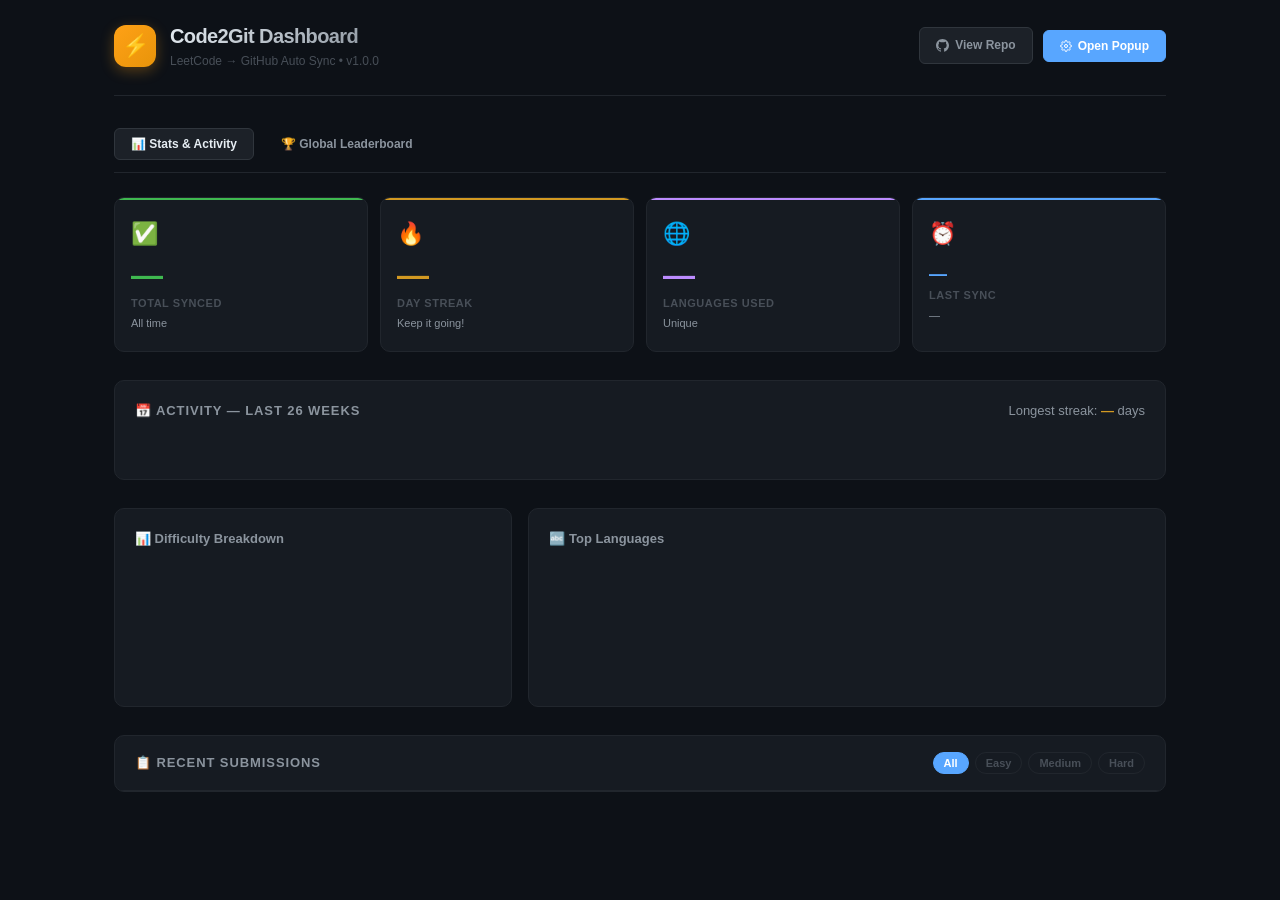
==== dashboard.html @ c959e230 "fix: remove inline onclick event handler from dashboard.html to comply with MV3 CSP" ====
<!DOCTYPE html>
<html lang="en">
<head>
  <meta charset="UTF-8" />
  <meta name="viewport" content="width=device-width, initial-scale=1.0" />
  <title>Code2Git — Dashboard</title>
  <style>
    /* ── Reset ──────────────────────────────────────────────────────── */
    *, *::before, *::after { box-sizing: border-box; margin: 0; padding: 0; }

    :root {
      --bg:         #0d1117;
      --surface:    #161b22;
      --surface2:   #1c2128;
      --border:     #30363d;
      --border2:    #21262d;
      --accent:     #58a6ff;
      --accent-h:   #388bfd;
      --green:      #3fb950;
      --green-dim:  #196c2e;
      --red:        #f85149;
      --orange:     #d29922;
      --purple:     #bc8cff;
      --text:       #e6edf3;
      --text-muted: #8b949e;
      --text-dim:   #484f58;
      --easy:       #00b8a3;
      --medium:     #ffa116;
      --hard:       #ff375f;
      --radius:     10px;
      --radius-sm:  6px;
    }

    html, body {
      min-height: 100%;
      background: var(--bg);
      color: var(--text);
      font-family: -apple-system, BlinkMacSystemFont, "Segoe UI", Roboto,
                   "Helvetica Neue", Arial, sans-serif;
      font-size: 14px;
      line-height: 1.6;
    }

    /* ── Layout ──────────────────────────────────────────────────────── */
    .page { max-width: 1100px; margin: 0 auto; padding: 0 24px 60px; }

    /* ── Header ──────────────────────────────────────────────────────── */
    .topbar {
      display: flex;
      align-items: center;
      justify-content: space-between;
      padding: 20px 0 24px;
      border-bottom: 1px solid var(--border2);
      margin-bottom: 32px;
    }
    .topbar-left { display: flex; align-items: center; gap: 14px; }
    .logo {
      width: 42px; height: 42px;
      background: linear-gradient(135deg, #ffa116 0%, #e8940a 100%);
      border-radius: 12px;
      display: flex; align-items: center; justify-content: center;
      font-size: 22px;
      box-shadow: 0 4px 14px rgba(255,161,22,0.3);
    }
    .brand-name {
      font-size: 20px; font-weight: 800;
      letter-spacing: -0.03em;
      background: linear-gradient(135deg, #e6edf3 0%, #8b949e 100%);
      -webkit-background-clip: text;
      -webkit-text-fill-color: transparent;
    }
    .brand-sub { font-size: 12px; color: var(--text-dim); }
    .topbar-right { display: flex; gap: 10px; align-items: center; }
    .btn {
      padding: 8px 16px; border-radius: var(--radius-sm);
      border: 1px solid var(--border); background: var(--surface2);
      color: var(--text-muted); font-size: 12px; font-weight: 600;
      cursor: pointer; font-family: inherit;
      transition: all 0.15s; text-decoration: none; display: inline-flex;
      align-items: center; gap: 6px;
    }
    .btn:hover { border-color: var(--accent); color: var(--accent); background: rgba(88,166,255,0.06); }
    .btn-accent { background: var(--accent); color: #fff; border-color: var(--accent); }
    .btn-accent:hover { background: var(--accent-h); color: #fff; border-color: var(--accent-h); }

    /* ── Section Titles ──────────────────────────────────────────────── */
    .section-title {
      font-size: 13px; font-weight: 700;
      text-transform: uppercase; letter-spacing: 0.07em;
      color: var(--text-muted); margin-bottom: 14px;
      display: flex; align-items: center; gap: 8px;
    }
    .section-title::after {
      content: ""; flex: 1; height: 1px; background: var(--border2);
    }

    /* ── Stats Cards ─────────────────────────────────────────────────── */
    .stats-grid {
      display: grid;
      grid-template-columns: repeat(4, 1fr);
      gap: 12px;
      margin-bottom: 28px;
    }
    @media (max-width: 700px) { .stats-grid { grid-template-columns: repeat(2,1fr); } }
    .stat-card {
      background: var(--surface);
      border: 1px solid var(--border2);
      border-radius: var(--radius);
      padding: 18px 16px;
      position: relative;
      overflow: hidden;
      transition: border-color 0.2s, transform 0.2s;
    }
    .stat-card:hover { border-color: var(--border); transform: translateY(-2px); }
    .stat-card::before {
      content: ""; position: absolute;
      top: 0; left: 0; right: 0; height: 2px;
      background: var(--card-accent, var(--accent));
    }
    .stat-card .icon {
      font-size: 22px; margin-bottom: 8px; display: block;
    }
    .stat-card .num {
      font-size: 32px; font-weight: 800; line-height: 1;
      color: var(--card-accent, var(--accent));
      margin-bottom: 4px;
      font-variant-numeric: tabular-nums;
    }
    .stat-card .lbl {
      font-size: 11px; font-weight: 600;
      text-transform: uppercase; letter-spacing: 0.05em;
      color: var(--text-dim);
    }
    .stat-card .sub {
      font-size: 11px; color: var(--text-muted); margin-top: 2px;
    }

    /* ── Charts Row ──────────────────────────────────────────────────── */
    .charts-row {
      display: grid;
      grid-template-columns: 1fr 1.6fr;
      gap: 16px;
      margin-bottom: 28px;
    }
    @media (max-width: 700px) { .charts-row { grid-template-columns: 1fr; } }
    .chart-card {
      background: var(--surface);
      border: 1px solid var(--border2);
      border-radius: var(--radius);
      padding: 20px;
    }
    .chart-title {
      font-size: 13px; font-weight: 700;
      color: var(--text-muted); margin-bottom: 16px;
    }

    /* Donut Chart */
    .donut-wrap {
      display: flex; align-items: center; gap: 20px;
    }
    .donut-svg { flex-shrink: 0; }
    .donut-legend { flex: 1; }
    .legend-item {
      display: flex; align-items: center; gap: 8px;
      margin-bottom: 10px; font-size: 12px;
    }
    .legend-dot { width: 10px; height: 10px; border-radius: 3px; flex-shrink: 0; }
    .legend-label { color: var(--text-muted); flex: 1; }
    .legend-val { font-weight: 700; color: var(--text); }
    .legend-pct { font-size: 10px; color: var(--text-dim); margin-left: 4px; }

    /* Bar Chart */
    .bar-chart { display: flex; flex-direction: column; gap: 10px; }
    .bar-row { display: flex; align-items: center; gap: 10px; }
    .bar-label { font-size: 11px; color: var(--text-muted); width: 72px; text-align: right; flex-shrink: 0; white-space: nowrap; overflow: hidden; text-overflow: ellipsis; }
    .bar-track { flex: 1; height: 8px; background: var(--surface2); border-radius: 4px; overflow: hidden; }
    .bar-fill { height: 100%; border-radius: 4px; transition: width 0.8s cubic-bezier(0.34,1.2,0.64,1); }
    .bar-count { font-size: 11px; font-weight: 700; color: var(--text); width: 28px; }

    /* ── Heatmap ─────────────────────────────────────────────────────── */
    .heatmap-card {
      background: var(--surface);
      border: 1px solid var(--border2);
      border-radius: var(--radius);
      padding: 20px;
      margin-bottom: 28px;
      overflow-x: auto;
    }
    .heatmap-header {
      display: flex; justify-content: space-between;
      align-items: center; margin-bottom: 16px;
    }
    .heatmap-streak {
      font-size: 13px; color: var(--text-muted);
    }
    .heatmap-streak span { color: var(--orange); font-weight: 700; }
    #heatmapGrid {
      display: flex; gap: 3px;
    }
    .heatmap-col { display: flex; flex-direction: column; gap: 3px; }
    .heatmap-cell {
      width: 12px; height: 12px; border-radius: 2px;
      background: var(--surface2);
      cursor: default;
      transition: transform 0.1s;
    }
    .heatmap-cell:hover { transform: scale(1.4); }
    .heatmap-cell.lvl-1 { background: #0e4429; }
    .heatmap-cell.lvl-2 { background: #006d32; }
    .heatmap-cell.lvl-3 { background: #26a641; }
    .heatmap-cell.lvl-4 { background: #39d353; }
    .heatmap-months {
      position: relative;
      height: 18px;
      margin-bottom: 4px;
    }
    .heatmap-month-label {
      position: absolute;
      font-size: 9px;
      color: var(--text-dim);
      white-space: nowrap;
    }

    /* ── History Table ───────────────────────────────────────────────── */
    .history-card {
      background: var(--surface);
      border: 1px solid var(--border2);
      border-radius: var(--radius);
      overflow: hidden;
    }
    .history-header {
      display: flex; justify-content: space-between; align-items: center;
      padding: 16px 20px; border-bottom: 1px solid var(--border2);
    }
    .history-filter {
      display: flex; gap: 6px;
    }
    .filter-btn {
      padding: 4px 10px; border-radius: 20px;
      border: 1px solid var(--border2); background: transparent;
      color: var(--text-dim); font-size: 11px; font-weight: 600;
      cursor: pointer; font-family: inherit; transition: all 0.15s;
    }
    .filter-btn.active {
      background: var(--accent); color: #fff; border-color: var(--accent);
    }
    .filter-btn:hover:not(.active) { border-color: var(--border); color: var(--text-muted); }
    table {
      width: 100%; border-collapse: collapse;
    }
    thead th {
      padding: 10px 20px; text-align: left;
      font-size: 10px; font-weight: 700;
      text-transform: uppercase; letter-spacing: 0.06em;
      color: var(--text-dim); background: var(--surface2);
      border-bottom: 1px solid var(--border2);
    }
    tbody tr {
      border-bottom: 1px solid var(--border2);
      transition: background 0.12s;
    }
    tbody tr:last-child { border-bottom: none; }
    tbody tr:hover { background: var(--surface2); }
    td { padding: 11px 20px; font-size: 13px; vertical-align: middle; }
    .td-title {
      font-weight: 600; color: var(--text); max-width: 220px;
      white-space: nowrap; overflow: hidden; text-overflow: ellipsis;
    }
    .td-title a {
      color: inherit; text-decoration: none;
    }
    .td-title a:hover { color: var(--accent); }
    .badge {
      display: inline-flex; align-items: center;
      padding: 2px 7px; border-radius: 4px;
      font-size: 10px; font-weight: 700;
      text-transform: uppercase; letter-spacing: 0.04em;
    }
    .badge-easy   { background: rgba(0,184,163,0.15); color: var(--easy); }
    .badge-medium { background: rgba(255,161,22,0.15); color: var(--medium); }
    .badge-hard   { background: rgba(255,55,95,0.15);  color: var(--hard); }
    .badge-lang   { background: var(--surface2); color: var(--text-muted); border: 1px solid var(--border2); }
    .td-muted { color: var(--text-muted); font-size: 12px; }
    .td-dim   { color: var(--text-dim);   font-size: 11px; }
    .gh-link {
      color: var(--accent); text-decoration: none; font-size: 11px;
      display: inline-flex; align-items: center; gap: 4px;
    }
    .gh-link:hover { text-decoration: underline; }

    /* ── Empty State ─────────────────────────────────────────────────── */
    .empty {
      text-align: center; padding: 60px 20px;
      color: var(--text-dim);
    }
    .empty .empty-icon { font-size: 48px; margin-bottom: 12px; }
    .empty .empty-title { font-size: 16px; font-weight: 700; color: var(--text-muted); margin-bottom: 6px; }
    .empty .empty-sub { font-size: 13px; }

    /* ── Tooltip ─────────────────────────────────────────────────────── */
    .tooltip {
      position: fixed; background: var(--surface2);
      border: 1px solid var(--border); border-radius: var(--radius-sm);
      padding: 6px 10px; font-size: 11px; color: var(--text);
      pointer-events: none; z-index: 9999; display: none;
      box-shadow: 0 4px 14px rgba(0,0,0,0.4);
    }

    /* ── Scrollbar ────────────────────────────────────────────────────── */
    ::-webkit-scrollbar { width: 6px; height: 6px; }
    ::-webkit-scrollbar-track { background: transparent; }
    ::-webkit-scrollbar-thumb { background: var(--border); border-radius: 3px; }

    /* ── Animation ───────────────────────────────────────────────────── */
    @keyframes fadeInUp {
      from { opacity:0; transform: translateY(12px); }
      to   { opacity:1; transform: translateY(0); }
    }
    .animate { animation: fadeInUp 0.35s ease forwards; }
    .delay-1 { animation-delay: 0.05s; opacity:0; }
    .delay-2 { animation-delay: 0.10s; opacity:0; }
    .delay-3 { animation-delay: 0.15s; opacity:0; }
    .delay-4 { animation-delay: 0.20s; opacity:0; }
    
    .section-hidden { display: none !important; }
    
    .tabs-nav {
      display: flex; gap: 10px; margin-bottom: 24px; border-bottom: 1px solid var(--border2); padding-bottom: 12px;
    }
    .tabs-nav .btn {
      background: transparent; border-color: transparent; color: var(--text-muted); cursor: pointer;
    }
    .tabs-nav .btn.active {
      background: var(--surface2); border-color: var(--border); color: var(--text);
    }
  </style>
</head>
<body>
<div class="page">

  <!-- ── Top Bar ─────────────────────────────────────────────────────── -->
  <div class="topbar">
    <div class="topbar-left">
      <div class="logo">⚡</div>
      <div>
        <div class="brand-name">Code2Git Dashboard</div>
        <div class="brand-sub">LeetCode → GitHub Auto Sync • v1.0.0</div>
      </div>
    </div>
    <div class="topbar-right">
      <a id="ghRepoLink" href="#" target="_blank" class="btn">
        <svg width="13" height="13" viewBox="0 0 24 24" fill="currentColor"><path d="M12 0C5.374 0 0 5.373 0 12c0 5.302 3.438 9.8 8.207 11.387.599.111.793-.261.793-.577v-2.234c-3.338.726-4.033-1.416-4.033-1.416-.546-1.387-1.333-1.756-1.333-1.756-1.089-.745.083-.729.083-.729 1.205.084 1.839 1.237 1.839 1.237 1.07 1.834 2.807 1.304 3.492.997.107-.775.418-1.305.762-1.604-2.665-.305-5.467-1.334-5.467-5.931 0-1.311.469-2.381 1.236-3.221-.124-.303-.535-1.524.117-3.176 0 0 1.008-.322 3.301 1.23A11.509 11.509 0 0112 5.803c1.02.005 2.047.138 3.006.404 2.291-1.552 3.297-1.23 3.297-1.23.653 1.653.242 2.874.118 3.176.77.84 1.235 1.911 1.235 3.221 0 4.609-2.807 5.624-5.479 5.921.43.372.823 1.102.823 2.222v3.293c0 .319.192.694.801.576C20.566 21.797 24 17.3 24 12c0-6.627-5.373-12-12-12z"/></svg>
        View Repo
      </a>
      <button class="btn btn-accent" id="btnOpenPopup">
        <svg width="12" height="12" viewBox="0 0 24 24" fill="none" stroke="currentColor" stroke-width="2"><circle cx="12" cy="12" r="3"/><path d="M19.4 15a1.65 1.65 0 00.33 1.82l.06.06a2 2 0 010 2.83 2 2 0 01-2.83 0l-.06-.06a1.65 1.65 0 00-1.82-.33 1.65 1.65 0 00-1 1.51V21a2 2 0 01-4 0v-.09A1.65 1.65 0 009 19.4a1.65 1.65 0 00-1.82.33l-.06.06a2 2 0 01-2.83-2.83l.06-.06A1.65 1.65 0 004.68 15a1.65 1.65 0 00-1.51-1H3a2 2 0 010-4h.09A1.65 1.65 0 004.6 9a1.65 1.65 0 00-.33-1.82l-.06-.06a2 2 0 012.83-2.83l.06.06A1.65 1.65 0 009 4.68a1.65 1.65 0 001-1.51V3a2 2 0 014 0v.09a1.65 1.65 0 001 1.51 1.65 1.65 0 001.82-.33l.06-.06a2 2 0 012.83 2.83l-.06.06A1.65 1.65 0 0019.4 9a1.65 1.65 0 001.51 1H21a2 2 0 010 4h-.09a1.65 1.65 0 00-1.51 1z"/></svg>
        Open Popup
      </button>
    </div>
  </div>

  <!-- Navigation Tabs -->
  <div class="tabs-nav animate">
    <button class="btn active" id="btnShowStats">📊 Stats & Activity</button>
    <button class="btn" id="btnShowLeaderboard">🏆 Global Leaderboard</button>
  </div>

  <div id="statsContainer">
    <!-- ── Stats Cards ─────────────────────────────────────────────────── -->
    <div class="stats-grid">
    <div class="stat-card animate delay-1" style="--card-accent: var(--green)">
      <span class="icon">✅</span>
      <div class="num" id="cardTotal">—</div>
      <div class="lbl">Total Synced</div>
      <div class="sub" id="cardTotalSub">All time</div>
    </div>
    <div class="stat-card animate delay-2" style="--card-accent: var(--orange)">
      <span class="icon">🔥</span>
      <div class="num" id="cardStreak">—</div>
      <div class="lbl">Day Streak</div>
      <div class="sub" id="cardStreakSub">Keep it going!</div>
    </div>
    <div class="stat-card animate delay-3" style="--card-accent: var(--purple)">
      <span class="icon">🌐</span>
      <div class="num" id="cardLangs">—</div>
      <div class="lbl">Languages Used</div>
      <div class="sub" id="cardLangsSub">Unique</div>
    </div>
    <div class="stat-card animate delay-4" style="--card-accent: var(--accent)">
      <span class="icon">⏰</span>
      <div class="num" id="cardLastSync" style="font-size:18px;padding-top:6px">—</div>
      <div class="lbl">Last Sync</div>
      <div class="sub" id="cardLastSyncSub">—</div>
    </div>
  </div>

  <!-- ── Activity Heatmap ───────────────────────────────────────────── -->
  <div class="heatmap-card animate">
    <div class="heatmap-header">
      <div class="section-title" style="margin:0">📅 Activity — Last 26 Weeks</div>
      <div class="heatmap-streak">Longest streak: <span id="longestStreak">—</span> days</div>
    </div>
    <div id="heatmapMonths" class="heatmap-months"></div>
    <div id="heatmapGrid"></div>
  </div>

  <!-- ── Charts Row ─────────────────────────────────────────────────── -->
  <div class="charts-row animate">
    <!-- Difficulty Donut -->
    <div class="chart-card">
      <div class="chart-title">📊 Difficulty Breakdown</div>
      <div class="donut-wrap">
        <svg class="donut-svg" id="donutSvg" width="120" height="120" viewBox="0 0 120 120"></svg>
        <div class="donut-legend" id="donutLegend"></div>
      </div>
    </div>

    <!-- Language Bar Chart -->
    <div class="chart-card">
      <div class="chart-title">🔤 Top Languages</div>
      <div class="bar-chart" id="langBarChart"></div>
    </div>
  </div>

  <!-- ── History Table ──────────────────────────────────────────────── -->
  <div class="history-card animate">
    <div class="history-header">
      <div class="section-title" style="margin:0">📋 Recent Submissions</div>
      <div class="history-filter" id="diffFilter">
        <button class="filter-btn active" data-diff="all">All</button>
        <button class="filter-btn" data-diff="Easy">Easy</button>
        <button class="filter-btn" data-diff="Medium">Medium</button>
        <button class="filter-btn" data-diff="Hard">Hard</button>
      </div>
    </div>
    <div id="historyBody"></div>
  </div>
  </div><!-- /statsContainer -->

  <!-- ── Leaderboard Section ─────────────────────────────────────────── -->
  <div id="leaderboardContainer" class="section-hidden" style="display:none;">
    <div class="history-card animate">
      <div class="history-header">
        <div class="section-title" style="margin:0">🏆 Global Leaderboard Rankings</div>
        <div style="font-size:11px;color:var(--text-muted)">Real-time rankings based on synced solutions</div>
      </div>
      <div id="leaderboardBody"></div>
    </div>
  </div>

</div><!-- /page -->

<!-- Tooltip -->
<div class="tooltip" id="tooltip"></div>

<script src="dashboard.js"></script>
</body>
</html>
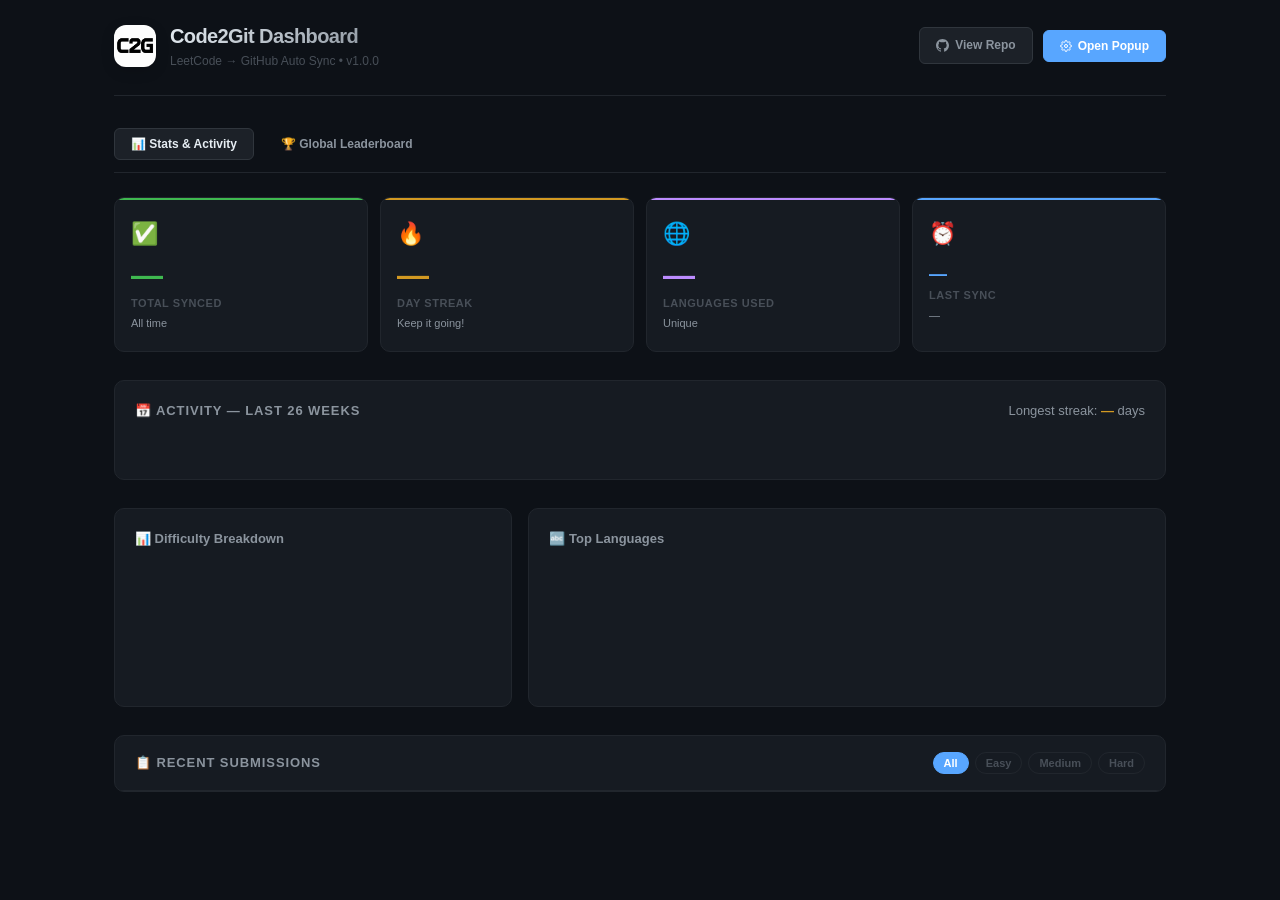
==== commit affb9cd8: "feat: add logo and update dashboard and popup UI layouts" ====
--- a/dashboard.html
+++ b/dashboard.html
@@ -56,11 +56,8 @@
     .topbar-left { display: flex; align-items: center; gap: 14px; }
     .logo {
       width: 42px; height: 42px;
-      background: linear-gradient(135deg, #ffa116 0%, #e8940a 100%);
       border-radius: 12px;
-      display: flex; align-items: center; justify-content: center;
-      font-size: 22px;
-      box-shadow: 0 4px 14px rgba(255,161,22,0.3);
+      box-shadow: 0 4px 14px rgba(0,0,0,0.15);
     }
     .brand-name {
       font-size: 20px; font-weight: 800;
@@ -341,7 +338,7 @@
   <!-- ── Top Bar ─────────────────────────────────────────────────────── -->
   <div class="topbar">
     <div class="topbar-left">
-      <div class="logo">⚡</div>
+      <img class="logo" src="icons/logo.png" alt="Code2Git Logo" />
       <div>
         <div class="brand-name">Code2Git Dashboard</div>
         <div class="brand-sub">LeetCode → GitHub Auto Sync • v1.0.0</div>
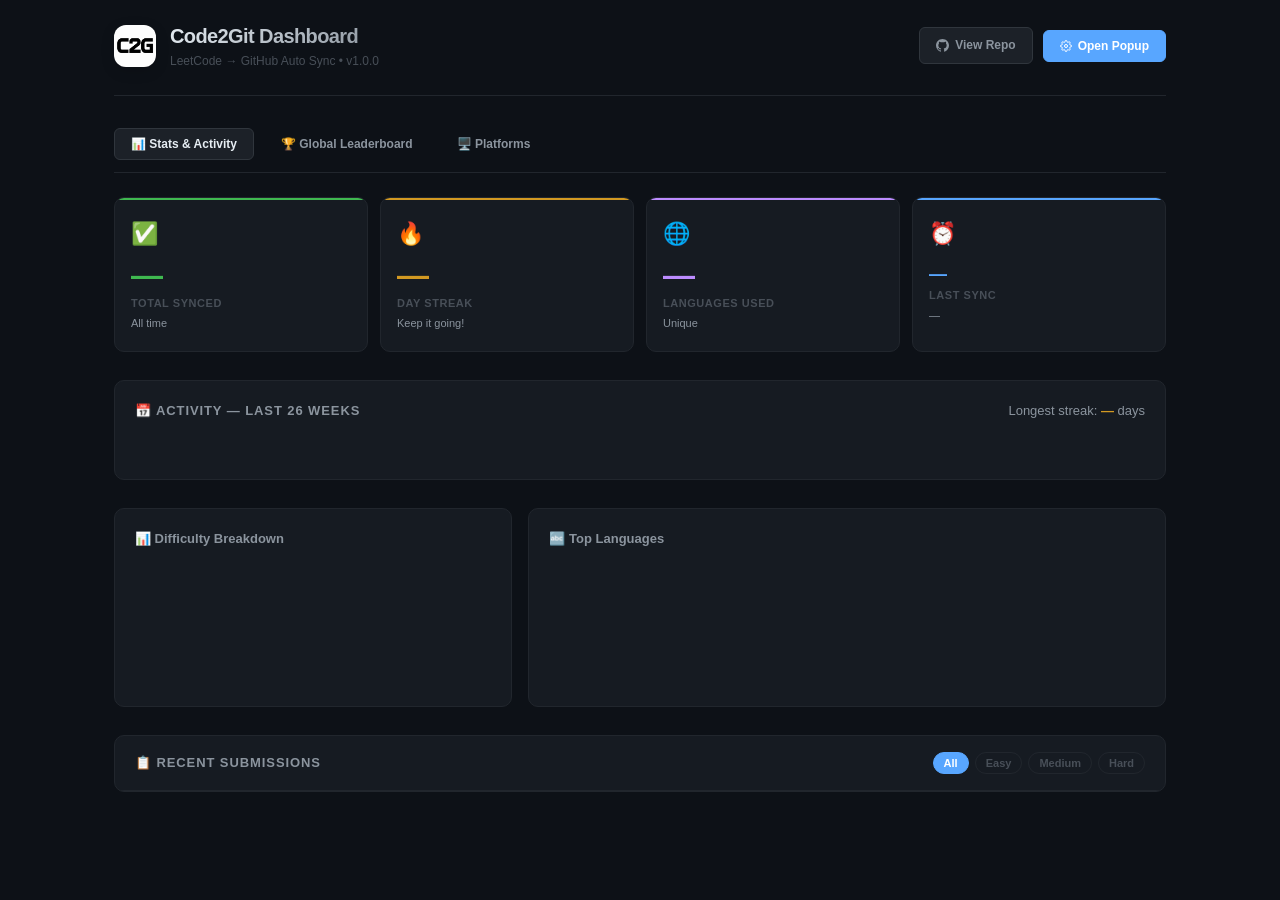
==== commit a9df014e: "Implement Platforms dashboard section with stats grid and chronological solved timeline" ====
--- a/dashboard.html
+++ b/dashboard.html
@@ -330,6 +330,135 @@
     .tabs-nav .btn.active {
       background: var(--surface2); border-color: var(--border); color: var(--text);
     }
+
+    /* Timeline styles */
+    .timeline-group {
+      margin-bottom: 28px;
+      position: relative;
+    }
+    .timeline-group-title {
+      font-size: 13px;
+      font-weight: 700;
+      color: var(--text-muted);
+      margin-bottom: 14px;
+      display: flex;
+      align-items: center;
+      gap: 8px;
+      text-transform: uppercase;
+      letter-spacing: 0.05em;
+    }
+    .timeline-group-title::after {
+      content: "";
+      flex: 1;
+      height: 1px;
+      background: var(--border2);
+    }
+    .timeline-items {
+      position: relative;
+      padding-left: 20px;
+      border-left: 2px solid var(--border2);
+      margin-left: 8px;
+      display: flex;
+      flex-direction: column;
+      gap: 12px;
+    }
+    .timeline-item {
+      position: relative;
+      display: flex;
+      align-items: center;
+      justify-content: space-between;
+      padding: 12px 18px;
+      background: var(--surface);
+      border: 1px solid var(--border2);
+      border-radius: var(--radius-sm);
+      transition: all 0.2s ease;
+    }
+    .timeline-item:hover {
+      border-color: var(--border);
+      background: var(--surface2);
+      transform: translateX(4px);
+    }
+    .timeline-item::before {
+      content: "";
+      position: absolute;
+      left: -27px;
+      top: 50%;
+      transform: translateY(-50%);
+      width: 10px;
+      height: 10px;
+      border-radius: 50%;
+      background: var(--border);
+      border: 2.5px solid var(--bg);
+      transition: all 0.2s ease;
+    }
+    .timeline-item:hover::before {
+      background: var(--accent);
+      border-color: var(--bg);
+      transform: translateY(-50%) scale(1.2);
+    }
+    .timeline-item-left {
+      display: flex;
+      align-items: center;
+      gap: 12px;
+      flex: 1;
+      min-width: 0;
+    }
+    .timeline-item-right {
+      display: flex;
+      align-items: center;
+      gap: 16px;
+      flex-shrink: 0;
+    }
+    .timeline-item-title {
+      font-weight: 600;
+      color: var(--text);
+      white-space: nowrap;
+      overflow: hidden;
+      text-overflow: ellipsis;
+    }
+    .timeline-item-title a {
+      color: inherit;
+      text-decoration: none;
+    }
+    .timeline-item-title a:hover {
+      color: var(--accent);
+    }
+    .timeline-item-time {
+      font-size: 11px;
+      color: var(--text-dim);
+      font-variant-numeric: tabular-nums;
+    }
+    .platform-badge {
+      display: inline-flex;
+      align-items: center;
+      gap: 5px;
+      padding: 3px 8px;
+      border-radius: 12px;
+      font-size: 10px;
+      font-weight: 700;
+      text-transform: uppercase;
+      letter-spacing: 0.03em;
+    }
+    .badge-leetcode {
+      background: rgba(255, 161, 22, 0.12);
+      color: #ffa116;
+      border: 1px solid rgba(255, 161, 22, 0.2);
+    }
+    .badge-codeforces {
+      background: rgba(88, 166, 255, 0.12);
+      color: #58a6ff;
+      border: 1px solid rgba(88, 166, 255, 0.2);
+    }
+    .badge-geeksforgeeks {
+      background: rgba(46, 164, 79, 0.12);
+      color: #2ea44f;
+      border: 1px solid rgba(46, 164, 79, 0.2);
+    }
+    .badge-hackerrank {
+      background: rgba(188, 140, 255, 0.12);
+      color: #bc8cff;
+      border: 1px solid rgba(188, 140, 255, 0.2);
+    }
   </style>
 </head>
 <body>
@@ -360,6 +489,7 @@
   <div class="tabs-nav animate">
     <button class="btn active" id="btnShowStats">📊 Stats & Activity</button>
     <button class="btn" id="btnShowLeaderboard">🏆 Global Leaderboard</button>
+    <button class="btn" id="btnShowPlatforms">🖥️ Platforms</button>
   </div>
 
   <div id="statsContainer">
@@ -435,13 +565,47 @@
   </div><!-- /statsContainer -->
 
   <!-- ── Leaderboard Section ─────────────────────────────────────────── -->
-  <div id="leaderboardContainer" class="section-hidden" style="display:none;">
+  <div id="leaderboardContainer" style="display:none;">
     <div class="history-card animate">
       <div class="history-header">
-        <div class="section-title" style="margin:0">🏆 Global Leaderboard Rankings</div>
-        <div style="font-size:11px;color:var(--text-muted)">Real-time rankings based on synced solutions</div>
+        <div style="display:flex; flex-direction:column; gap:4px">
+          <div class="section-title" style="margin:0" id="leaderboardTitle">🏆 Leaderboard Rankings</div>
+          <div style="font-size:11px;color:var(--text-muted)">Real-time rankings based on synced solutions</div>
+        </div>
+        <div class="history-filter" id="leaderboardToggleContainer" style="display:none;">
+          <button class="filter-btn active" id="btnLeaderboardGlobal">🌐 Global</button>
+          <button class="filter-btn" id="btnLeaderboardClub">👥 My Club</button>
+        </div>
       </div>
       <div id="leaderboardBody"></div>
+    </div>
+  </div>
+
+  <!-- ── Platforms Section ───────────────────────────────────────────── -->
+  <div id="platformsContainer" style="display:none;">
+    <!-- Platform Stats Cards Grid -->
+    <div class="stats-grid" id="platformStatsGrid" style="margin-bottom: 28px;">
+      <!-- Platform cards dynamically rendered here -->
+    </div>
+
+    <!-- Timeline History Card -->
+    <div class="history-card animate">
+      <div class="history-header">
+        <div style="display:flex; flex-direction:column; gap:4px">
+          <div class="section-title" style="margin:0">📅 Platform Timeline</div>
+          <div style="font-size:11px;color:var(--text-muted)">Chronological list of problems solved across all coding platforms</div>
+        </div>
+        <div class="history-filter" id="platformTimelineFilter">
+          <button class="filter-btn active" data-platform="all">All</button>
+          <button class="filter-btn" data-platform="LeetCode">LeetCode</button>
+          <button class="filter-btn" data-platform="Codeforces">Codeforces</button>
+          <button class="filter-btn" data-platform="GeeksforGeeks">GeeksforGeeks</button>
+          <button class="filter-btn" data-platform="HackerRank">HackerRank</button>
+        </div>
+      </div>
+      <div id="platformsBody" style="padding: 20px 24px;">
+        <!-- Timeline groups will be dynamically rendered here -->
+      </div>
     </div>
   </div>
 
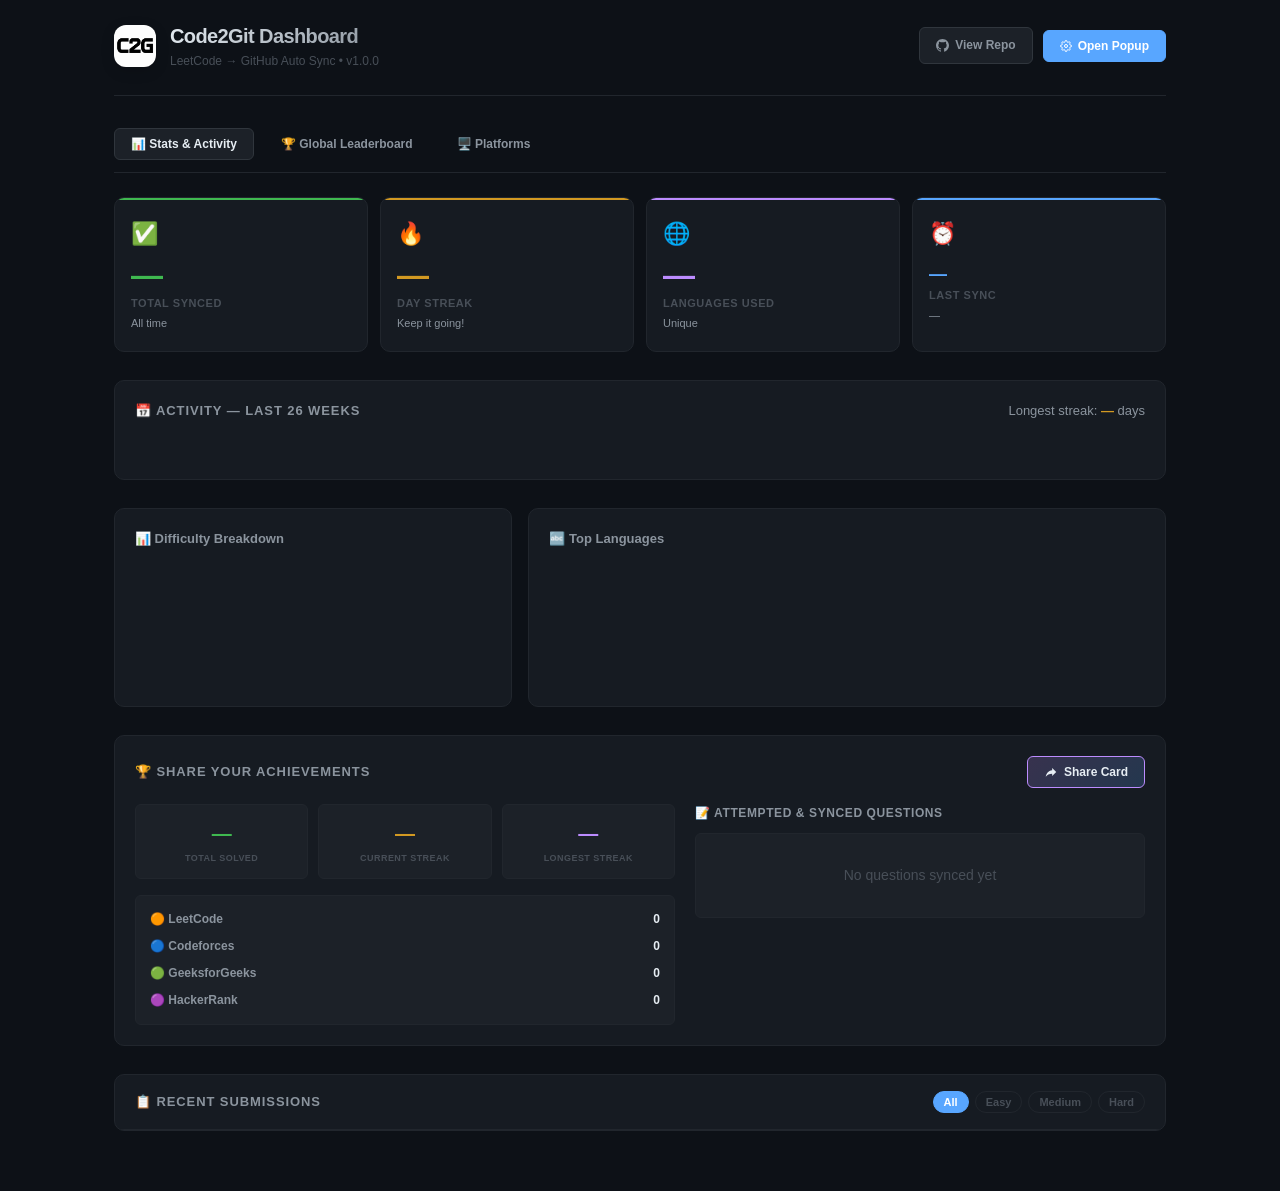
==== commit c28a9a9e: "feat: add achievements share card and social sharing functionality to dashboard" ====
--- a/dashboard.html
+++ b/dashboard.html
@@ -455,9 +455,211 @@
       border: 1px solid rgba(46, 164, 79, 0.2);
     }
     .badge-hackerrank {
-      background: rgba(188, 140, 255, 0.12);
-      color: #bc8cff;
       border: 1px solid rgba(188, 140, 255, 0.2);
+    }
+
+    /* ── Share Card Styles ───────────────────────────────────────────── */
+    .share-row {
+      margin-bottom: 28px;
+    }
+    .share-card {
+      background: var(--surface);
+      border: 1px solid var(--border2);
+      border-radius: var(--radius);
+      padding: 20px;
+      position: relative;
+    }
+    .share-card-header {
+      display: flex;
+      justify-content: space-between;
+      align-items: center;
+      margin-bottom: 16px;
+    }
+    .share-btn-wrapper {
+      position: relative;
+    }
+    .btn-share {
+      background: linear-gradient(135deg, rgba(188, 140, 255, 0.2) 0%, rgba(88, 166, 255, 0.2) 100%);
+      border: 1px solid var(--purple);
+      color: var(--text);
+      padding: 8px 16px;
+      border-radius: var(--radius-sm);
+      font-size: 12px;
+      font-weight: 600;
+      cursor: pointer;
+      display: inline-flex;
+      align-items: center;
+      gap: 6px;
+      transition: all 0.2s ease;
+      font-family: inherit;
+    }
+    .btn-share:hover {
+      background: linear-gradient(135deg, rgba(188, 140, 255, 0.35) 0%, rgba(88, 166, 255, 0.35) 100%);
+      border-color: var(--accent);
+      box-shadow: 0 0 10px rgba(88, 166, 255, 0.2);
+    }
+    .share-dropdown {
+      position: absolute;
+      right: 0;
+      top: calc(100% + 6px);
+      background: var(--surface2);
+      border: 1px solid var(--border);
+      border-radius: var(--radius-sm);
+      padding: 6px;
+      z-index: 100;
+      display: none;
+      flex-direction: column;
+      gap: 4px;
+      min-width: 170px;
+      box-shadow: 0 4px 14px rgba(0,0,0,0.4);
+    }
+    .share-dropdown-item {
+      background: transparent;
+      border: none;
+      color: var(--text-muted);
+      padding: 8px 12px;
+      text-align: left;
+      font-size: 12px;
+      font-weight: 600;
+      cursor: pointer;
+      border-radius: 4px;
+      display: flex;
+      align-items: center;
+      gap: 8px;
+      transition: all 0.15s;
+      width: 100%;
+      font-family: inherit;
+    }
+    .share-dropdown-item:hover {
+      background: rgba(88, 166, 255, 0.1);
+      color: var(--text);
+    }
+    .share-content-layout {
+      display: grid;
+      grid-template-columns: 1.2fr 1fr;
+      gap: 20px;
+    }
+    @media (max-width: 768px) {
+      .share-content-layout {
+        grid-template-columns: 1fr;
+      }
+    }
+    .share-stats-summary {
+      display: flex;
+      flex-direction: column;
+      gap: 16px;
+    }
+    .share-stats-microgrid {
+      display: grid;
+      grid-template-columns: repeat(3, 1fr);
+      gap: 10px;
+    }
+    .share-stat-mini-card {
+      background: var(--surface2);
+      border: 1px solid var(--border2);
+      border-radius: var(--radius-sm);
+      padding: 12px;
+      text-align: center;
+    }
+    .share-stat-mini-card .val {
+      font-size: 20px;
+      font-weight: 800;
+      margin-bottom: 2px;
+    }
+    .share-stat-mini-card .val.green { color: var(--green); }
+    .share-stat-mini-card .val.orange { color: var(--orange); }
+    .share-stat-mini-card .val.purple { color: var(--purple); }
+    .share-stat-mini-card .lbl {
+      font-size: 9px;
+      font-weight: 700;
+      color: var(--text-dim);
+      text-transform: uppercase;
+      letter-spacing: 0.05em;
+    }
+    .share-platforms-list {
+      display: flex;
+      flex-direction: column;
+      gap: 8px;
+      background: var(--surface2);
+      border: 1px solid var(--border2);
+      border-radius: var(--radius-sm);
+      padding: 14px;
+    }
+    .share-platform-row {
+      display: flex;
+      justify-content: space-between;
+      align-items: center;
+      font-size: 12px;
+    }
+    .share-platform-name {
+      font-weight: 600;
+      color: var(--text-muted);
+      display: flex;
+      align-items: center;
+      gap: 6px;
+    }
+    .share-platform-count {
+      font-weight: 700;
+      color: var(--text);
+    }
+    .share-questions-column {
+      display: flex;
+      flex-direction: column;
+      gap: 10px;
+    }
+    .share-questions-title {
+      font-size: 12px;
+      font-weight: 700;
+      color: var(--text-muted);
+      text-transform: uppercase;
+      letter-spacing: 0.05em;
+    }
+    .share-questions-list {
+      background: var(--surface2);
+      border: 1px solid var(--border2);
+      border-radius: var(--radius-sm);
+      padding: 10px 14px;
+      max-height: 230px;
+      overflow-y: auto;
+      display: flex;
+      flex-direction: column;
+      gap: 8px;
+    }
+    .share-question-item {
+      display: flex;
+      align-items: center;
+      justify-content: space-between;
+      font-size: 12px;
+      border-bottom: 1px solid rgba(48, 54, 61, 0.4);
+      padding-bottom: 6px;
+    }
+    .share-question-item:last-child {
+      border-bottom: none;
+      padding-bottom: 0;
+    }
+    .share-question-name {
+      font-weight: 600;
+      color: var(--text);
+      white-space: nowrap;
+      overflow: hidden;
+      text-overflow: ellipsis;
+      max-width: 200px;
+    }
+    .share-toast {
+      position: fixed;
+      bottom: 24px;
+      left: 50%;
+      transform: translateX(-50%);
+      background: var(--surface2);
+      border: 1px solid var(--accent);
+      color: var(--text);
+      padding: 10px 18px;
+      border-radius: 20px;
+      font-size: 12px;
+      font-weight: 600;
+      z-index: 9999;
+      box-shadow: 0 4px 14px rgba(0,0,0,0.5);
+      animation: fadeInUp 0.2s ease;
     }
   </style>
 </head>
@@ -546,6 +748,81 @@
     <div class="chart-card">
       <div class="chart-title">🔤 Top Languages</div>
       <div class="bar-chart" id="langBarChart"></div>
+    </div>
+  </div>
+
+  <!-- ── Share Achievements Card ───────────────────────────────────── -->
+  <div class="share-row animate delay-4">
+    <div class="share-card">
+      <div class="share-card-header">
+        <div class="section-title" style="margin:0">🏆 Share Your Achievements</div>
+        <div class="share-btn-wrapper">
+          <button id="btnShareAchievements" class="btn-share">
+            <svg class="share-icon" width="14" height="14" viewBox="0 0 24 24" fill="currentColor">
+              <path d="M14 9V5l7 7-7 7v-4.1c-5 0-8.5 1.6-11 5.1 1-5 4-10 11-11z"/>
+            </svg>
+            Share Card
+          </button>
+          <div class="share-dropdown" id="shareDropdown">
+            <button class="share-dropdown-item" id="btnShareWhatsApp">
+              🟢 Share via WhatsApp
+            </button>
+            <button class="share-dropdown-item" id="btnShareNative">
+              📲 System Share
+            </button>
+            <button class="share-dropdown-item" id="btnShareCopy">
+              📋 Copy Stats Text
+            </button>
+          </div>
+        </div>
+      </div>
+      
+      <div class="share-content-layout">
+        <!-- Left Side: Stats Grid & Platforms -->
+        <div class="share-stats-summary">
+          <div class="share-stats-microgrid">
+            <div class="share-stat-mini-card">
+              <div class="val green" id="shareTotalSolved">—</div>
+              <div class="lbl">Total Solved</div>
+            </div>
+            <div class="share-stat-mini-card">
+              <div class="val orange" id="shareCurrentStreak">—</div>
+              <div class="lbl">Current Streak</div>
+            </div>
+            <div class="share-stat-mini-card">
+              <div class="val purple" id="shareLongestStreak">—</div>
+              <div class="lbl">Longest Streak</div>
+            </div>
+          </div>
+          
+          <div class="share-platforms-list">
+            <div class="share-platform-row">
+              <div class="share-platform-name">🟠 LeetCode</div>
+              <div class="share-platform-count" id="shareCountLeetCode">0</div>
+            </div>
+            <div class="share-platform-row">
+              <div class="share-platform-name">🔵 Codeforces</div>
+              <div class="share-platform-count" id="shareCountCodeforces">0</div>
+            </div>
+            <div class="share-platform-row">
+              <div class="share-platform-name">🟢 GeeksforGeeks</div>
+              <div class="share-platform-count" id="shareCountGeeksforGeeks">0</div>
+            </div>
+            <div class="share-platform-row">
+              <div class="share-platform-name">🟣 HackerRank</div>
+              <div class="share-platform-count" id="shareCountHackerRank">0</div>
+            </div>
+          </div>
+        </div>
+        
+        <!-- Right Side: Attempted Questions -->
+        <div class="share-questions-column">
+          <div class="share-questions-title">📝 Attempted & Synced Questions</div>
+          <div class="share-questions-list" id="shareQuestionsList">
+            <div style="text-align:center;padding:20px;color:var(--text-dim);">No questions synced yet</div>
+          </div>
+        </div>
+      </div>
     </div>
   </div>
 
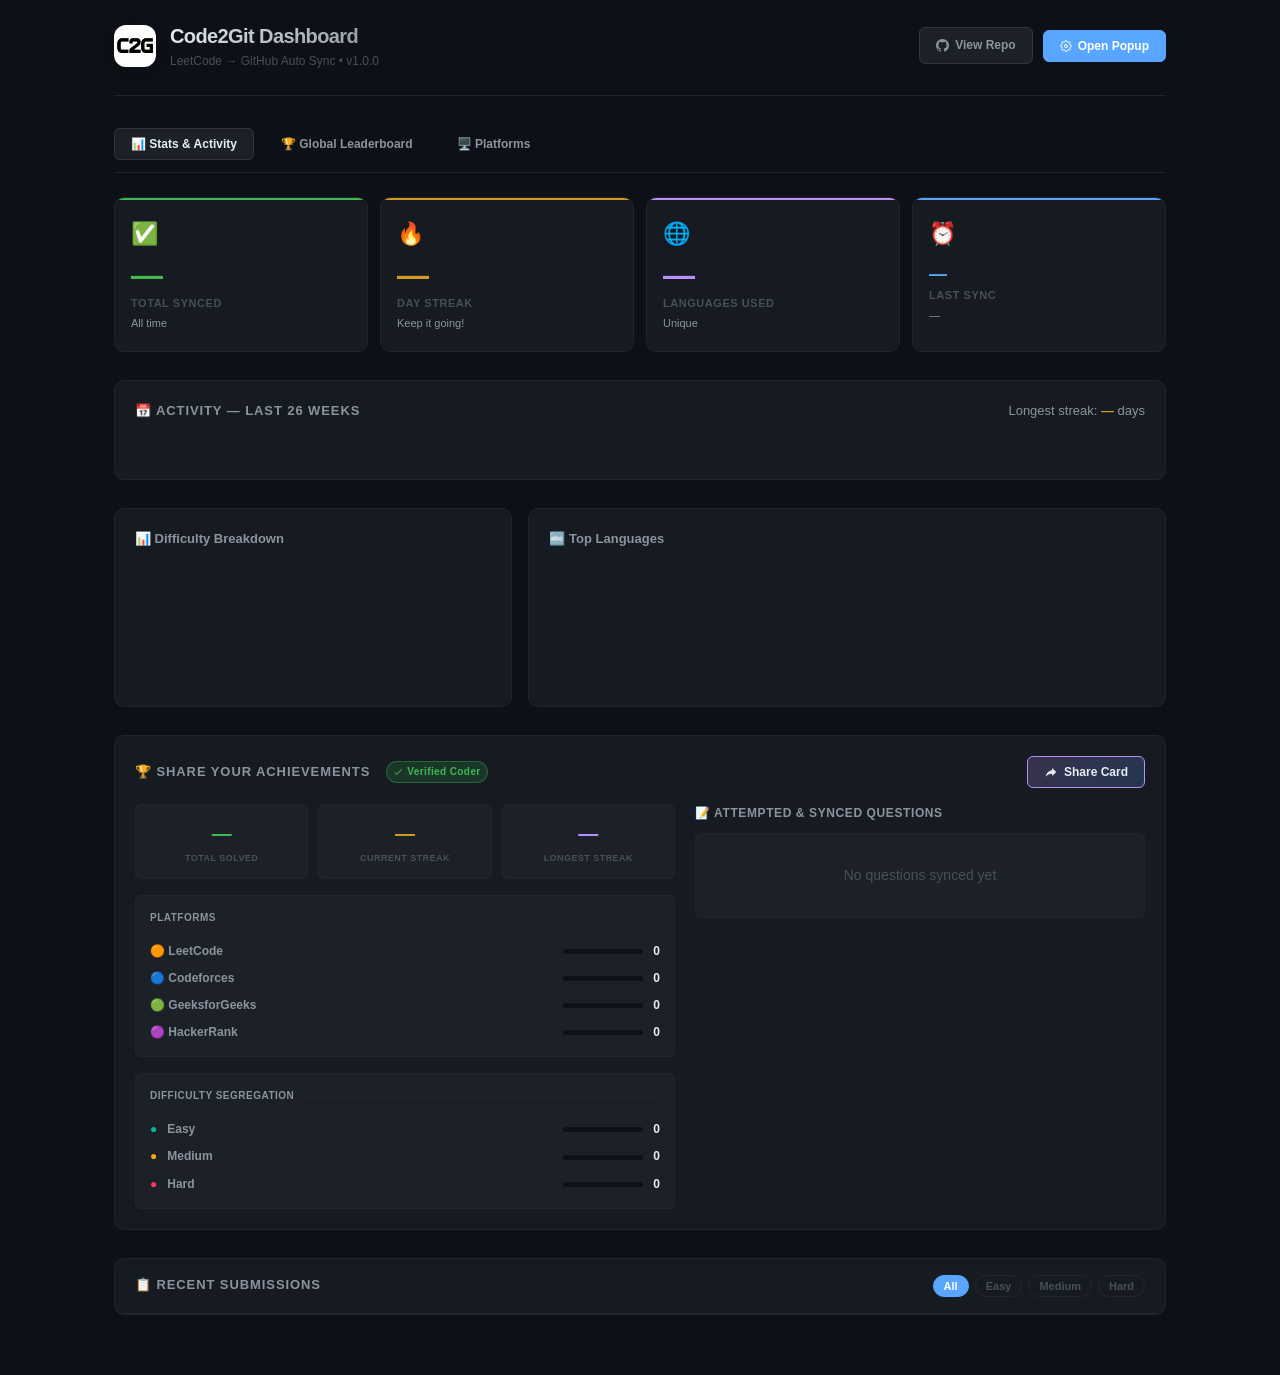
==== commit 037c9275: "feat: enhance achievement sharing dashboard with visual progress bars and user display badges" ====
--- a/dashboard.html
+++ b/dashboard.html
@@ -576,7 +576,7 @@
       text-transform: uppercase;
       letter-spacing: 0.05em;
     }
-    .share-platforms-list {
+    .share-platforms-list, .share-difficulty-list {
       display: flex;
       flex-direction: column;
       gap: 8px;
@@ -584,6 +584,19 @@
       border: 1px solid var(--border2);
       border-radius: var(--radius-sm);
       padding: 14px;
+    }
+    .share-platform-bar-track {
+      width: 80px;
+      height: 5px;
+      background: var(--bg);
+      border-radius: 3px;
+      overflow: hidden;
+      display: inline-block;
+    }
+    .share-platform-bar-fill {
+      height: 100%;
+      border-radius: 3px;
+      transition: width 0.8s ease;
     }
     .share-platform-row {
       display: flex;
@@ -755,7 +768,16 @@
   <div class="share-row animate delay-4">
     <div class="share-card">
       <div class="share-card-header">
-        <div class="section-title" style="margin:0">🏆 Share Your Achievements</div>
+        <div style="display:flex; align-items:center; gap:8px;">
+          <div class="section-title" style="margin:0">🏆 Share Your Achievements</div>
+          <span class="badge" style="background:rgba(57,211,83,0.15); color:var(--green); border:1px solid rgba(57,211,83,0.3); font-size:10px; padding:2px 6px; display:inline-flex; align-items:center; gap:4px; border-radius:12px; text-transform:none; font-weight:600; cursor:default;">
+            <svg width="10" height="10" viewBox="0 0 24 24" fill="currentColor">
+              <path d="M9 16.17L4.83 12l-1.42 1.41L9 19 21 7l-1.41-1.41z"/>
+            </svg>
+            Verified Coder
+          </span>
+          <span id="shareUserBadge" class="badge" style="background:rgba(88,166,255,0.12); color:var(--accent); border:1px solid rgba(88,166,255,0.2); font-size:10px; padding:2px 6px; display:none; align-items:center; gap:4px; border-radius:12px; text-transform:none; font-weight:600; cursor:default;"></span>
+        </div>
         <div class="share-btn-wrapper">
           <button id="btnShareAchievements" class="btn-share">
             <svg class="share-icon" width="14" height="14" viewBox="0 0 24 24" fill="currentColor">
@@ -772,6 +794,12 @@
             </button>
             <button class="share-dropdown-item" id="btnShareCopy">
               📋 Copy Stats Text
+            </button>
+            <button class="share-dropdown-item" id="btnShareDownloadImage">
+              🖼️ Download Card (PNG)
+            </button>
+            <button class="share-dropdown-item" id="btnShareImageNative">
+              📤 Share Card Image
             </button>
           </div>
         </div>
@@ -796,21 +824,73 @@
           </div>
           
           <div class="share-platforms-list">
+            <div class="section-title" style="font-size:10px; margin-bottom:8px; border:none; letter-spacing:0.05em; color:var(--text-muted);">Platforms</div>
             <div class="share-platform-row">
               <div class="share-platform-name">🟠 LeetCode</div>
-              <div class="share-platform-count" id="shareCountLeetCode">0</div>
+              <div style="display:flex; align-items:center; gap:10px; flex:1; justify-content:flex-end;">
+                <div class="share-platform-bar-track">
+                  <div class="share-platform-bar-fill" id="sharePlatformBarLeetCode" style="width:0%; background:#ffa116;"></div>
+                </div>
+                <div class="share-platform-count" id="shareCountLeetCode">0</div>
+              </div>
             </div>
             <div class="share-platform-row">
               <div class="share-platform-name">🔵 Codeforces</div>
-              <div class="share-platform-count" id="shareCountCodeforces">0</div>
+              <div style="display:flex; align-items:center; gap:10px; flex:1; justify-content:flex-end;">
+                <div class="share-platform-bar-track">
+                  <div class="share-platform-bar-fill" id="sharePlatformBarCodeforces" style="width:0%; background:#58a6ff;"></div>
+                </div>
+                <div class="share-platform-count" id="shareCountCodeforces">0</div>
+              </div>
             </div>
             <div class="share-platform-row">
               <div class="share-platform-name">🟢 GeeksforGeeks</div>
-              <div class="share-platform-count" id="shareCountGeeksforGeeks">0</div>
+              <div style="display:flex; align-items:center; gap:10px; flex:1; justify-content:flex-end;">
+                <div class="share-platform-bar-track">
+                  <div class="share-platform-bar-fill" id="sharePlatformBarGeeksforGeeks" style="width:0%; background:#2ea44f;"></div>
+                </div>
+                <div class="share-platform-count" id="shareCountGeeksforGeeks">0</div>
+              </div>
             </div>
             <div class="share-platform-row">
               <div class="share-platform-name">🟣 HackerRank</div>
-              <div class="share-platform-count" id="shareCountHackerRank">0</div>
+              <div style="display:flex; align-items:center; gap:10px; flex:1; justify-content:flex-end;">
+                <div class="share-platform-bar-track">
+                  <div class="share-platform-bar-fill" id="sharePlatformBarHackerRank" style="width:0%; background:#bc8cff;"></div>
+                </div>
+                <div class="share-platform-count" id="shareCountHackerRank">0</div>
+              </div>
+            </div>
+          </div>
+
+          <div class="share-difficulty-list">
+            <div class="section-title" style="font-size:10px; margin-bottom:8px; border:none; letter-spacing:0.05em; color:var(--text-muted);">Difficulty Segregation</div>
+            <div class="share-platform-row">
+              <div class="share-platform-name"><span style="color:var(--easy); margin-right:4px;">●</span> Easy</div>
+              <div style="display:flex; align-items:center; gap:10px; flex:1; justify-content:flex-end;">
+                <div class="share-platform-bar-track">
+                  <div class="share-platform-bar-fill" id="shareDiffBarEasy" style="width:0%; background:var(--easy);"></div>
+                </div>
+                <div class="share-platform-count" id="shareCountEasy">0</div>
+              </div>
+            </div>
+            <div class="share-platform-row">
+              <div class="share-platform-name"><span style="color:var(--medium); margin-right:4px;">●</span> Medium</div>
+              <div style="display:flex; align-items:center; gap:10px; flex:1; justify-content:flex-end;">
+                <div class="share-platform-bar-track">
+                  <div class="share-platform-bar-fill" id="shareDiffBarMedium" style="width:0%; background:var(--medium);"></div>
+                </div>
+                <div class="share-platform-count" id="shareCountMedium">0</div>
+              </div>
+            </div>
+            <div class="share-platform-row">
+              <div class="share-platform-name"><span style="color:var(--hard); margin-right:4px;">●</span> Hard</div>
+              <div style="display:flex; align-items:center; gap:10px; flex:1; justify-content:flex-end;">
+                <div class="share-platform-bar-track">
+                  <div class="share-platform-bar-fill" id="shareDiffBarHard" style="width:0%; background:var(--hard);"></div>
+                </div>
+                <div class="share-platform-count" id="shareCountHard">0</div>
+              </div>
             </div>
           </div>
         </div>
